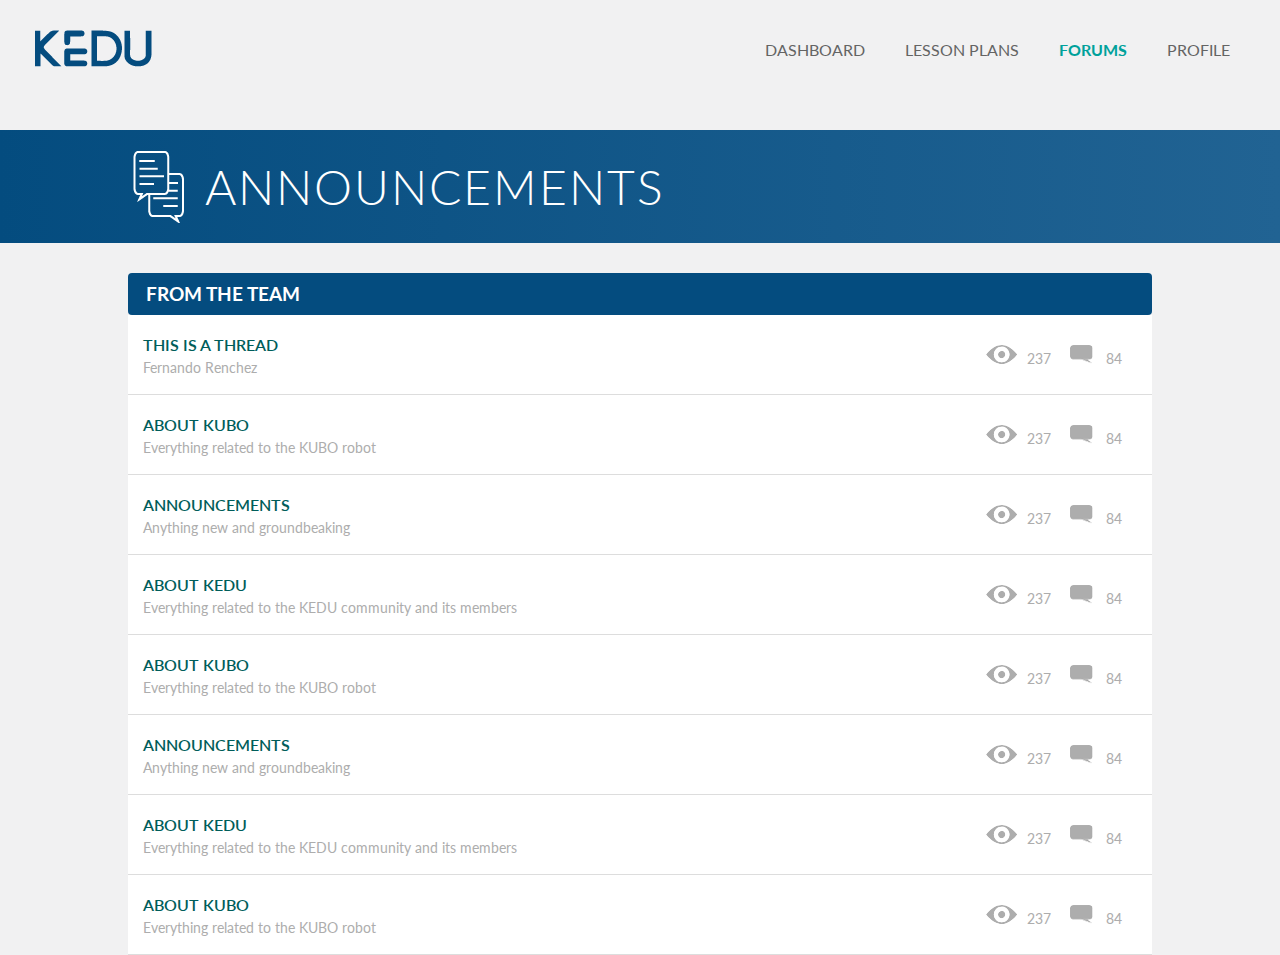
==== announcements.html @ 3c69177b "Meta description" ====
<!DOCTYPE html>
<html lang="en">
  <head>
    <meta charset="UTF-8">
    <meta description="KEDU educators platfrom for teachers - KUBO. Kedu is an online platform for teachers all around the world, find lessonplans and forum debate about the KUBO robot and teaching in general">
    <title>KUBO</title>
    <link type="text/css" rel="stylesheet" href="style.css">
    <script src="javascript.js"></script>
    <link rel="shortcut icon" href="favicon.ico">
    <link href="https://fonts.googleapis.com/css?family=Lato:100,300,400,700,900" rel="stylesheet">
  </head>
  <body>
    <header>
      <div class="logo">
        <img src="media/kedu-logo.png" alt="Picture of the KEDU logo">
        </div>
      <div class="headerstyle">
      <nav>
        <ul>
          <li><a href="userpage.html">PROFILE</a></li>
          <li><a href="forums.html"><span class="current">FORUMS</a></li>
          <li><a href="lessonplans.html">LESSON PLANS</a></li>
          <li><a href="dashboard.html">DASHBOARD</a></li>
        </ul>
      </nav>
    </div>
    </header>
    <main>
      <section id="forumtop">
        <div class="topbar">
          <div class="topcat">
            <img src="media/forums.png" alt="Vector img of documents, that respresents forumpage">
            <h1>ANNOUNCEMENTS</h1>
          </div>
        </div>
      </section>
      <div class="forums">
        <div class="forumtitle">
          <h3>FROM THE TEAM</h3>
        </div>
        <a href="thread.html" class="forumsubject">
          <div class="forumleft">
          <h4>THIS IS A THREAD</h4>
          <p>Fernando Renchez</p>
        </div>
          <div class="forumright">
            <img src="media/eye.png" alt="Icon that represents how many views a thread has got">
            <p>237</p>
            <img src="media/speechbubble.png" alt="Icon that shows how many comments a object has got">
            <p>84</p>
          </div>
        </a>
        <div class="forumsubject">
          <div class="forumleft">
          <h4>ABOUT KUBO</h4>
          <p>Everything related to the KUBO robot</p>
          </div>
          <div class="forumright">
            <img src="media/eye.png" alt="Icon that represents how many views a thread has got">
            <p>237</p>
            <img src="media/speechbubble.png" alt="Icon that shows how many comments a object has got">
            <p>84</p>
          </div>
        </div>
        <div class="forumsubject">
          <div class="forumleft">
            <h4>ANNOUNCEMENTS</h4>
            <p>Anything new and groundbeaking</p>
          </div>
          <div class="forumright">
            <img src="media/eye.png" alt="Icon that represents how many views a thread has got">
            <p>237</p>
            <img src="media/speechbubble.png" alt="Icon that shows how many comments a object has got">
            <p>84</p>
          </div>
        </div>
        <div class="forumsubject">
          <div class="forumleft">
          <h4>ABOUT KEDU</h4>
          <p>Everything related to the KEDU community and its members</p>
        </div>
          <div class="forumright">
            <img src="media/eye.png" alt="Icon that represents how many views a thread has got">
            <p>237</p>
            <img src="media/speechbubble.png" alt="Icon that shows how many comments a object has got">
            <p>84</p>
          </div>
        </div>
        <div class="forumsubject">
          <div class="forumleft">
          <h4>ABOUT KUBO</h4>
          <p>Everything related to the KUBO robot</p>
          </div>
          <div class="forumright">
            <img src="media/eye.png" alt="Icon that represents how many views a thread has got">
            <p>237</p>
            <img src="media/speechbubble.png" alt="Icon that shows how many comments a object has got">
            <p>84</p>
          </div>
        </div>
        <div class="forumsubject">
          <div class="forumleft">
            <h4>ANNOUNCEMENTS</h4>
            <p>Anything new and groundbeaking</p>
          </div>
          <div class="forumright">
            <img src="media/eye.png" alt="Icon that represents how many views a thread has got">
            <p>237</p>
            <img src="media/speechbubble.png" alt="Icon that shows how many comments a object has got">
            <p>84</p>
          </div>
        </div>
        <div class="forumsubject">
          <div class="forumleft">
          <h4>ABOUT KEDU</h4>
          <p>Everything related to the KEDU community and its members</p>
        </div>
          <div class="forumright">
            <img src="media/eye.png" alt="Icon that represents how many views a thread has got">
            <p>237</p>
            <img src="media/speechbubble.png" alt="Icon that shows how many comments a object has got">
            <p>84</p>
          </div>
        </div>
        <div class="forumsubject">
          <div class="forumleft">
          <h4>ABOUT KUBO</h4>
          <p>Everything related to the KUBO robot</p>
          </div>
          <div class="forumright">
            <img src="media/eye.png" alt="Icon that represents how many views a thread has got">
            <p>237</p>
            <img src="media/speechbubble.png" alt="Icon that shows how many comments a object has got">
            <p>84</p>
          </div>
        </div>
      </div>
      </div>
    </main>

  </body>
</html>
---- style.css ----
*{
  margin: 0;
  padding: 0;
  font-family: 'Lato', Verdana;
}

.respond-vote{
  display: inline;
  float: right;
  width: 76px;
  margin-top: -60px;
  min-width: 76px;
}

.send-comment button{
  padding: 15px 35px;
  border-radius: 4px;
  background: linear-gradient(to right, #00A19B , #00C9C2);
  font-size: 15px;
  border: none;
  color: #FFF;
  cursor: pointer;
  box-shadow: 0px 3px 6px rgba(0, 0, 0, 0.25);
  transition: background-color 0.2s linear;
}

.send-comment button:hover{
  background: linear-gradient(to right, #00A19B , #00C9C2);
}

.comment-vote{
  display: inline;
  float: right;
  width: 76px;
  margin-top: -100px;
  min-width: 76px;
}

.comment-vote img{
  display: inline;
  float: left;
}

.main-comment{
  background-color: #FFF;
  padding-bottom: 20px;
}

.comment-title{
  background-color: #00A19B;
  color: #FFF;
  padding: 10px;
  border-radius: 4px;
}

.comment-content{
  padding: 0 20px;
}

.comment-title h3{
  padding: 10px;
}

.send-comment{
  margin: 0 auto;
  text-align: center;
  padding: 30px 0;
}

.send-comment a{
  background: linear-gradient(to right, #00A19B , #00C9C2);
  height: 50px;
  color: white;
}

.comment-text{
  color: #646464;
  border: 0px;
  background: #F1F1F2;
  margin: 10px auto 0 auto;
  display: block;
  width: 98%;
  height: 150px;
  border-radius: 4px;
  line-height: 1.4em;
  padding: 10px 10px;
  font-size: 14px;
  box-shadow: 0px 3px 6px rgba(0, 0, 0, 0.25);
}

.respond-name{
  display: inline;
  padding: 10px 50px 0 0;
  float: left;
  width: 150px;
}

.respond-content{
  display: inline;
  float: left;
  width: 70%;
}

.respond-content p{
  display: inline;
  float: left;
}

.respond-name p{
  color: #00A19B;
  font-size: 18px;
  float: left;
  padding-left: 20px;
}

.thread-response{
  background: #DDDDDD;
  color: #646464;
  float: left;
  display: block;
  margin-left: 10%;
  margin-right: 10px;
  padding: 10px 0;
}

.rightusertext{
  float: center;
  background-color: #FFF;
  margin-bottom: 20px;
}​

.comment-top button{
margin: auto;
text-align: center;
}


#comment-section{
  width: 80%;
  margin: 20px auto;
}

.infobox .author{
  margin: 10px 0 4px 0;
}

.forumtitle{
  background: #044C7F;
  width: 100%;
  float: left;
  display: block;
  border-radius: 4px;
  color: #FFF;
}

.forumtitle h3{
  padding: 10px 15px 10px 18px;
}

.profileimage{
  float: left;
  margin-right: 10px;
}

.profiletext{
  float: left;
}

.profiletext h4{
  color: #646464;
  font-size: 18px;
  font-weight: 500;
  padding: 0 0 4px 0;
  padding-left: 0 !important;
}

.profiletext p{
  color: #ADADAD;
  font-size: 10px;
  font-weight: 900;
}

.green{
  padding: 7px 10px 0 0;
  border-right: 1px solid #ADADAD;
  display: inline;
  color: #00A19B !important;
}

.blue{
  padding-left: 8px;
  display: inline;
  color: #044C7F !important;
}

.threadcontainer{
  display: flex;
  min-height: 100px;
  padding: 10px 10px 0 10px;
}

.threadinfo{
  width: 300px;
  background: #F1F1F2;
  padding: 20px;
  border-right: 1px solid #ADADAD;
}

.threadcontent{
  width: 75%;
  padding: 20px;
  background-color: #F1F1F2;
  color: #646464;
  line-height: 22px;
}

.threadcontent p{
  width: 85%;
}

.add-button{
  background: #005D5A;
  font-weight: 500;
  padding: 15px 20px;
  text-decoration: none;
  color: white;
  border-radius: 4px;
  font-size: 13px;
  margin-bottom: 20px;
  border: 1px solid #002423;
  float: left;
  transition: all 0.5s ease;
}

.add-button:hover{
  background: #043836;
}


#lessonvotebutton1{
  float: left;
  margin: 70px 0 0 20px;
  width: 40px;
  height: 23px;
  background-image: url("media/lessonplanvote.png");
}

.votenumber121{
  width: 100%;
  box-shadow: none;
  margin: 12px 0 0 -16px;
  background: none;
  font-size: 14px;
  -webkit-touch-callout: none;
}

.testcontainer {
  width: 80%;
  margin: 0 auto;
}

html{
  position:relative;
  min-height: 100%;
}

.flex-container {
  display: flex;
  flex-wrap: nowrap;
  justify-content: center;
}

.lessonplan-aside{
  background-color: #f1f1f1;
  width: 15%;
  min-width: 180px;
  margin-right: 10px;
}

.lessonplan-main{
  background-color: #FFF;
  border-radius: 4px;
}

.lessonplan{
  display: flex;
  width: 100%;
  padding: 20px 0;
  border-bottom: 1px solid #DDDDDD;
}

.lessonplan-vote{
  width: 76px;
  min-width: 76px;
}

.lessonplan-left{
  width: 350px;
}

.lessonplan-left img{
  width: 100%;
}

.lessonplan-right{
  width: 600px;
  display: inline;
  width: 50%;
  padding: 0 20px;
}

.lessonplan-right h2{
color: #646464;
padding-bottom: 4px;
font-size: 24px;
font-weight: 700;
}

.lessonplan-right a{
  color: #ADADAD;
}

.lessonplan-right p{
  padding: 12px 0 20px 0;
  line-height: 22px;
  color: #646464;
}

.lessonplan-bottom{
display: block;
}

.lessonplan-bottom img{
  padding: 0 4px 0 10px;
  vertical-align: center;
  display: inline;
}

.lessonplan-bottom p{
  vertical-align: center;
  display: inline;
  color: #ADADAD;
  font-weight: 700;
  font-size: 13px;
}

.aside2{
  width: 200px;
}

.aside2 div{
  display: block;
}

.aside2 div p{
  background: rgba(0,161,155,0.5);
  color: #FFF;
  cursor: pointer;
  display: block;
  padding: 8px 12px;
  margin-top: 12px;
  display: inline-block;
  border-radius: 4px;
  font-size: 14px;
  transition: background-color 0.3s linear;
}

.aside2 p:hover{
  background-color: rgba(0,161,155,0.8);
}

.chosen{
  background: #00A19B !important;
  color: #00A19B;
}

.aside2 h3{
  color: #00A19B;
  margin: 20px 0 -4px 0;
}

.topcategory{
  margin: 0 !important;
}




.main2{
  width: 800px;
}

.searchbar{
  display: inline;
  float: right;
  width: 300px;
  margin-right: 20px;
}

.searchbar input{
  width: 100%;
}

.forumsubject{
  width: 100%;
  float: left;
  margin: 0 auto;
  color: #FFF;
  padding: 20px 0 18px 0;
  background-color: #fff;
  border-bottom: 1px solid #DDDDDD;
  transition: background-color 0.5s;
  cursor: pointer;
}

.forumsubject:hover{
  background-color: #E8E8E8;
}


#userpage {
  width: 80%;
  height: 200px;
  margin: 0 auto;
  background: #FFF;
  border-radius: 4px;
  text-align: center;
}​

#userpage img{
  display: inline;
}​

#userpage h2{
  display: inline;
  color: #646464;
}​

.leftuserimage{
  float: left;
}​


.forumsubject img{
  display: inline;
}

.forumsubject h4{
  color: #005D5A;
  font-weight: 600;
  padding: 0 0 3px 15px;
}

.forumsubject p{
  font-size: 14px;
  padding-left: 15px;
  color: #ADADAD;
  display: inline;
}

.forumleft{
  float: left;
  display: inline;
}

.forumright{
  float: right;
  display: inline;
  padding-right: 20px;
}

.forumright img{
  margin-top: 10px;
  vertical-align: center;
}

.forumright p{
  padding: 0 10px 0 5px;
  vertical-align: center;
}

.forums {
  width: 80%;
  margin: 0 auto;
  background: #FFF;
  border-radius: 4px;
}​


@font-face {
  font-family: CabinSketch-Bold; src: url('media/CabinSketch-Bold.otf');
}


body{
  background-color: #F1F1F2;
}

main{
  width: 100%;
  float: left;
  box-sizing: border-box;
  margin: 0;
  padding: 0;
}

.white{
  background: #fff !important;
}

#login{
  background-image: url("media/bg.jpg");
  background-size: cover;
  text-align: center;
}

section h2{
  text-align: center;
  margin-top: 60px;
}

.indexcontainer{
  height: 400px;
  position: relative;
  position: absolute;
  top: 42%;
  left: 20px;
  right: 20px;
  color: white;
  padding: 20px;
  transform: translateY(-50%);
  resize: vertical;
  overflow: auto;
  resize: vertical;
  overflow: auto;
}

input{
  margin: 20px auto;
  width: 300px;
  padding: 15px 0 15px 20px;
  background: #FFF;
  color: #6F6F6F;
  font-size: 14px;
  border-radius: 4px;
  display: block;
  border: none;
  box-shadow: 0px 3px 6px rgba(0, 0, 0, 0.25);
}

h2{
  color: #216393;
  font-size: 48px;
}

::-webkit-input-placeholder { /* Chrome/Opera/Safari */
  color: #BCBCBC;
}
::-moz-placeholder { /* Firefox 19+ */
  color: #BCBCBC;
}
:-ms-input-placeholder { /* IE 10+ */
  color: #BCBCBC;
}
:-moz-placeholder { /* Firefox 18- */
  color: #BCBCBC;
}


button{
  padding: 15px 35px;
  border-radius: 4px;
  background: #FFF;
  font-size: 15px;
  border: none;
  color: #00A19B;
  box-shadow: 0px 3px 6px rgba(0, 0, 0, 0.25);
  transition: background-color 0.2s linear;
}

button:hover{
  background: #00A19B;
  color: white;
}

h1{
  font-size: 60px;
  margin-bottom: 30px;
}

.tagline{
  margin: 0 auto;
  width: 400px;
}

#popup{
  position: fixed;
  top: 0;
  left: 0;
  background-color: rgba(0,0,0,.7);
  width: 100%;
  height: 100%;
  display: none;
}

#popup-main{
  position: fixed;
  width: 600px;
  height: 800px;
  border: 2px solid white;
  border-radius: 4px;
  background-color: #F0F0F0;
  left: 50%;
  margin-left: -300px;
  top: 50%;
  margin-top: -400px;
}

#close-popup{
  position: absolute;
  width: 25px;
  height: 25px;
  border-radius: 25px;
  border: 2px solid black;
  text-align: center;
  font-weight: bold;
  top: 5px;
  right: 5px;
  cursor: pointer;
}

#close-popup p{
  font-weight: bold;
  margin-top: 3px;
}

.vote{
  float: left;
  margin: 0 auto;
  text-align: center;
  width: 100%;
  height: 75px;
  background: #f1f1f2;
}

#votebutton{
  float: left;
  margin: 20px 0 0 20px;
  width: 26px;
  height: 15px;
  background-image: url("media/vote.png");
}

#number{
  font-size: 14px;
}

#votebutton2{
  float: left;
  margin: 20px 0 0 20px;
  width: 26px;
  height: 15px;
  background-image: url("media/vote.png");
}

#votebutton2 p{
  padding-top: 16px;
  font-size: 14px;
}

#votebutton3{
  float: left;
  margin: 20px 0 0 20px;
  width: 26px;
  height: 15px;
  background-image: url("media/vote.png");
}

#votebutton3 p{
  padding-top: 16px;
  font-size: 14px;
}

#votebutton4{
  float: left;
  margin: 20px 0 0 20px;
  width: 26px;
  height: 15px;
  background-image: url("media/vote.png");
}

#votebutton4 p{
  padding-top: 16px;
  font-size: 14px;
}

#votebutton5{
  float: left;
  margin: 20px 0 0 20px;
  width: 26px;
  height: 15px;
  background-image: url("media/vote.png");
}

#votebutton5 p{
  padding-top: 16px;
}

#votebutton6{
  float: left;
  margin: 20px 0 0 20px;
  width: 26px;
  height: 15px;
  background-image: url("media/vote.png");
}

#votebutton6 p{
  padding-top: 16px;
  font-size: 14px;
}

#votebutton7{
  float: left;
  margin: 20px 0 0 20px;
  width: 26px;
  height: 15px;
  background-image: url("media/vote.png");
}

#votebutton7 p{
  padding-top: 16px;
  font-size: 14px;
}

#votebutton8{
  float: left;
  margin: 20px 0 0 20px;
  width: 26px;
  height: 15px;
  background-image: url("media/vote.png");
}

#votebutton8 p{
  padding-top: 16px;
  font-size: 14px;
}

#votebutton9{
  float: left;
  margin: 20px 0 0 20px;
  width: 26px;
  height: 15px;
  background-image: url("media/vote.png");
}

#votebutton9 p{
  padding-top: 16px;
  font-size: 14px;
}

#votebutton10{
  float: left;
  margin: 20px 0 0 20px;
  width: 26px;
  height: 15px;
  background-image: url("media/vote.png");
}

#votebutton10 p{
  padding-top: 16px;
  font-size: 14px;
}

#lessonplanfrontcontainer{
  width: 100%;
  height: 800px;
  margin: 0 auto;
  background: #FFF;
  text-align: center;
}

#forumfrontcontainer{
  display: none;
  left: 10%;
  margin: 70px 0 0 0;
  text-align: center;
  width: 1100px;
  position: absolute;
}

#userfrontcontainer{
  display: none;
  left: 10%;
  margin: 70px 0 0 0;
  text-align: center;
  width: 1100px;
  position: absolute;
}

#userplanfrontcontainer{
  left: 10%;
  margin: 70px 0 0 0;
  text-align: center;
  width: 1100px;
  position: absolute;
}

.votenumber{
  width: 100%;
  box-shadow: none;
  margin: 4px 0 0 -18px;
  background: none;
  -webkit-touch-callout: none;
}

.posttext{
  color: #646464;
  font-size: 18px;
  margin: 25px 0 0 20px;
  float: left;
}

#intro{
  margin: 0 auto;
  padding: 0;
  width: 80%;
  display: flex;
  justify-content: space-between;
}



.item1 {
  grid-area: menu;
  background-image: url('media/kubo1.jpg');
  background-repeat: no-repeat;
  background-size: cover;
 }
.item2 {
  grid-area: right;
  background-image: url('media/kubo2.jpg');
  background-repeat: no-repeat;
  background-size: cover;
}
.item3 {
  grid-area: right2;
  background-image: url('media/kubo2.jpg');
  background-repeat: no-repeat;
  background-size: cover;
}

.grid-container {
  width: 1100px;
  height: 500px;
  margin: 0 auto;
  padding-bottom: 80px;
  display: grid;
  grid-template-areas:
    'menu menu right'
    'menu menu right2';
  grid-gap: 10px;
}

.bigimagetext{
  color: white;
  font-size: 24px;
  margin: 450px 0 0 20px;
  float: left;
  bottom: 0;
}

.smallimagetext{
  color: white;
  font-size: 17px;
  margin: 200px 0 0 20px;
  float: left;
  bottom: 0;
}

.grid-container > div {
  background-color: rgba(255, 255, 255, 0.8);
  text-align: center;
  padding: 20px 0;
  font-size: 30px;
}

#trending{
  color: #ffffff;
  height: 700px;
  float:left;
  width: 100%;
  background: #044C7F;
}

#trending h2{
  color: #ffffff;
}

.active{
  background-color: #F1F1F2 !important;
    color: #00A19B !important;
}

.category{
  width: 50%;
  height: 40px;
  cursor: pointer;
  padding-top: 20px;
  float: left;
  background: #FFF;
  background-color: #044C7F;
  color: #F1F1F2;
  transition: background-color 0.2s linear;
}

.category:hover{
  background-color: #18679F;
}


#news {
  height: 800px;
  float:left;
  width: 100%;
  background: #DDDDDD;
}

#news h2{
  color: black;
  padding-right: 40px;
}

#news h3{
color:#ffffff;
font-size: 20px;
}

#news p{
  color:#646464;
  padding-left: 5%;
  padding-right: 5%;
  padding-top:5%;
  padding-bottom: 5%;
  font-size: 14px;
  text-align:left;
  line-height: 1.3;
}
#news-container{
  position: relative;
}


#news-container{
  height: 600px;
  width: 75%;
  margin-left:11%;
  margin-top: 3%;
  display: grid;
  grid-template-areas:
  'news1 news2'
  'news3 news4';
  grid-gap: 30px;
}

.news1{
background-color: white;
grid-area:news1;
}



.news2{
background-color: white;
grid-area:news2;
}



.news3{
background-color: white;
grid-area:news3;
}



.news4{
background-color: white;
grid-area:news4;
}


.news-container {
  width: 80%;
  max-width: 600px;
  margin: 50px auto;
}


button.newsbutton{
  height: 65px;
  width: 100%;
  background-color: #044C7F;
  margin-top: 50px;
  cursor: pointer;
  transition: background-color 0.2s linear;
}

button.newsbutton:hover{
  background-color: #216393;
}

.news-content{
  max-height: 0;
  overflow: hidden;
  transition: max-height 0.2s ease-in-out;
}

/*
footer{
  position: absolute;
  height: 200px;
  width: 100%;
  background-color: #044C7F;
  left: 0;
  bottom: 0;
}
*/

.footer-container{
padding-top: 50px;
grid-template-columns;
grid-gap: 10px;
  display:grid;
  grid-template-areas:
  'footer1 footer2 footer3';
}

.footer1 {
color:#ffffff;
padding-left:550px;
}

.footer1 a{
  color:#ffffff;
  text-decoration: none;
}


.footer2{
  color:#ffffff;
  padding-left: 40px;
  padding-right: 40px;
  text-align: center;
  grid-area: footer2;
}
.footer3{
  color:#ffffff;
  padding-left: 40px;
  padding-right:330px;
  text-align: left;
  grid-area: footer3;
}


.overlay{
  position: relative;
  margin: -44px 0 0 20px;
  font-size: 20px;
  text-align: left;
  color: #FFF;
}

.headerstyle{
  margin-right: 30px;
  overflow: hidden;
}

ul{
  margin:0;
  padding:0;
}

header{
  padding-top:30px;
  height:100px;
}

header a{
  text-decoration:none;
  text-transform: uppercase;
  font-size:16px;
  color: #646464;
}

header li{
  float:right;
  display:inline;
  padding: 0 20px 0 20px;
}

header nav{
  float:right;
  margin-top:10px;
  color: #646464;
}

.current{
  color: #00A19B;
  font-weight:bold;
}

.logo{
  float: left;
  padding-left: 35px;
}



/* LESSONPLANS.HTML STYLE */

#categories{
  width: 100%;
  background: linear-gradient(to right, #00A19B , #00C9C2);
  color: #FFF;
  padding: 0 0 20px 0;
  margin-bottom: 20px;
}

#forumtop{
  width: 100%;
  background: linear-gradient(to right, #044C7F , #216393);
  color: #FFF;
  margin-bottom: 30px;
  padding: 0 0 20px 0;
}

.topbar h1{
  margin: 0;
  font-weight: 300;
  font-size: 48px;
  letter-spacing: 2px;
  display: inline;
  vertical-align: middle;
}

.topbar img{
  padding: 0 16px 0 4px;
  display: inline-block;
  vertical-align: middle;
}

.topcat{
  width: 100%;
  padding-top: 20px;

}

.topbar{
  width: 80%;
  margin: 0 auto;
}

.categories{

}

.categories p{
  background: rgba(0,161,155,0.5);
  color: #FFF;
  cursor: pointer;
  display: inline;
  padding: 8px 12px;
  margin-left: 8px;
  margin-top: 20px;
  display: inline-block;
  border-radius: 4px;
  font-size: 14px;
  transition: background-color 0.3s linear;
}

.categories p:hover{
  background-color: rgba(0,161,155,0.8);
}

#lessonplan{
  padding: 0;
}

#lessonplans{
  width: 80%;
  margin: 0 auto;
}

.details{
  margin: 87px 0 0 0;
}

.lessonplanoverview{
  margin: 0 auto;
  padding-bottom: 80px;
  display: grid;
  grid-template-areas:
    'plan1 plan2'
    'plan3 plan4';
  grid-gap: 10px;
}

.lessonplanoverview img{
  display: inline;
}

.level{
  display: inline;
  font-size: 13px;
  margin-right: 16px;
}

.time{
  display: inline;
  font-size: 13px;
  margin-bottom: 4px;
}

.lectionname{
  font-size: 24px;
  text-decoration: none;
  color: #FFF;
  padding: 0 0 10px 0;
}

.author{
  color: #FFF;
  margin-top: 20px;
  font-size: 13px;
  display: block;
}

.lessonplandetails{
  margin: 0;
  color: #FFF;
  width: 200px;
  margin: 0;
  padding: 12px;
  display: inline-block;
}

.lessonplanimg{
  margin: 0;
}

.lessonplanimg img{
  width: 48%;
  height: 250px;
  float: left;
}

.plan1 {
  background-color: #00A19B;
  grid-area: plan1;
 }

.plan2 {
  background-color: #00A19B;
  grid-area: plan2;
}

.plan3 {
  background-color: #00A19B;
  grid-area: plan3;
}

.plan4 {
  background-color: #00A19B;
  grid-area: plan4;
}


/* LESSONPLAN1.HTML STYLE */

#top{
  background-color: #00A19B;
  width: 100%;
  color: white;
  padding: 0;
}

.topdiv{
  width: 80%;
  margin: 0 auto;
  font-size: 40px;
}

.topdiv h1{
  padding: 20px 0 20px 0;
}

.author-profile{
  margin: 0 auto;
  text-align: center;
  grid-area: author;
}

.profile-picture{
  margin: 1% 2% 2% 2%;
}


.name{
  color: black;
  font-size: 20px;
}

.author-info{
  color: #646464;
  text-transform: uppercase;
  font-size: 12px;
}

.author-stats{
  color: #00A19B;
  text-transform: uppercase;
  font-size: 12px;
  display: inline;
}

.author-stats1{
  color: #005DA5;
  text-transform: uppercase;
  font-size: 12px;
  display: inline;
}

#lessonplancontainer{
  display: grid;
  width: 80%;
  margin: 0 auto;
  grid-gap: 15px;
  grid-template-areas:
    'about about about about info'
    'aside main main main main'
    'aside main main main main'
    'aside main main main main'
    'aside author author author author';
}

.about{
  grid-area: about;
}

.info{
  grid-area: info;
}

.aside{
  grid-area: aside;
    width: 100%;
    background-color: #00A19B;
}

.main{
  grid-area: main;
  background-color: #FFF;
  padding: 20px;
}

.main h2{
  float: left;
  color: #646464;
  font-weight: 300;
  margin-top: 0;
}

.main h4{
  color: #00A19B;
  padding: 10px 0 4px 20px;
}


.maintext p{
  color: #646464;
  padding: 0 20px 10px 20px;
}

.maintext{
  background-color: #F1F1F2;
  float: left;
  padding-bottom: 10px;
}

.chapter{
  padding-left: 4px;
  color: #00A19B;
  font-weight: 700;
}

.about h3{
  color: #00A19B;
  margin: 10px 0 0 15px;
}

.about p{
  background-color: #FFF;
  border-radius: 4px;
  color: #646464;
  padding: 10px 15px;
  margin: 10px 0 0 0;
  height: 75px;
}

.info h3{
  color: #00A19B;
  margin: 10px 0 10px 15px;
}

.info p{
  color: #FFF;
  padding: 5px 5px 5px 2px;
  margin: 0 0 0 5px;
  display: inline-grid;
}

.infolevel{
  margin: 1px 1px 1px 10px;
}

.author{
  margin-left: 32%;
  grid-area: author;
  float: left;
  width: 100%;
}

.infoclock{
  margin: 0 0 0 10px;
}

.infobox{
  background-color: #969696;
  border-radius: 4px;
  height: 96px;
  padding-left: 10px;
}

#votebutton11{
  background-repeat: no-repeat;
  padding: 10px 10px 10px 7px;
  margin: -60px 5px 0 200px;
  width: 50px;
  height: 25px;
  background-image: url("media/votewhite.png");
}

#votebutton11 p{
  padding-top: 16px;
  font-size: 19px;
  color: #fff;
}

.votenumber-white{
  font-size: 18px;
  width: 100%;
  box-shadow: none;
  margin: 4px 0 0 -18px;
  background: none;
  -webkit-touch-callout: none;
  color: white;
}


.lessonvideo {
  padding: 2% 0 2% 0;
}

video{
  float: left;
  width: 100%;
}​

/*  Comment section */
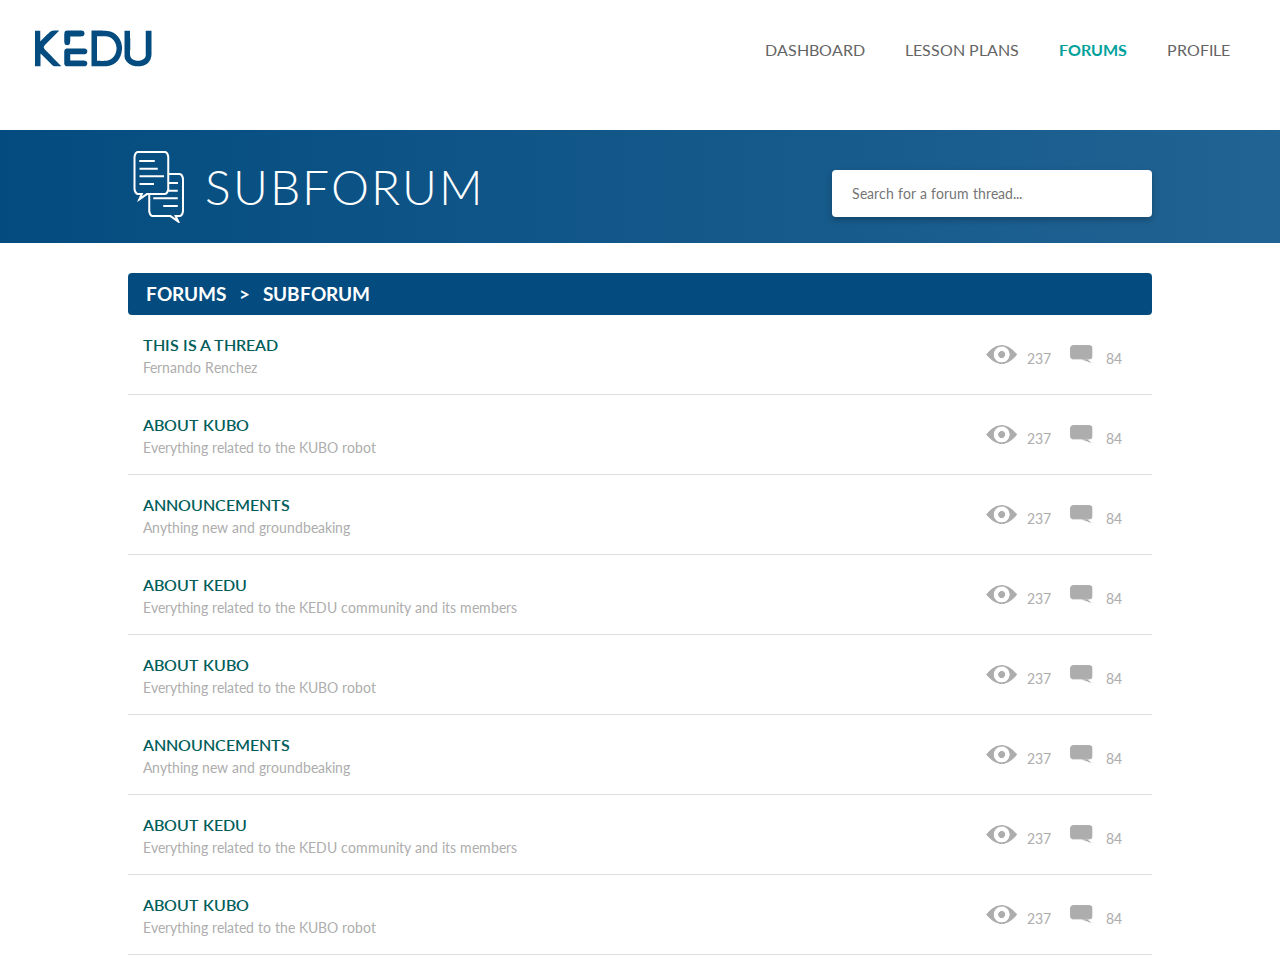
==== commit 6363f70f: "breadcrumbs forum" ====
--- a/announcements.html
+++ b/announcements.html
@@ -2,22 +2,23 @@
 <html lang="en">
   <head>
     <meta charset="UTF-8">
-    <meta description="KEDU educators platfrom for teachers - KUBO. Kedu is an online platform for teachers all around the world, find lessonplans and forum debate about the KUBO robot and teaching in general">
-    <title>KUBO</title>
+    <meta name="description" content="KEDU educators platfrom for teachers - KUBO. Kedu is an online platform for teachers all around the world, find lessonplans and forum debate about the KUBO robot and teaching in general">
+    <title>KEDU - Forums - Announcemnets</title>
     <link type="text/css" rel="stylesheet" href="style.css">
     <script src="javascript.js"></script>
     <link rel="shortcut icon" href="favicon.ico">
     <link href="https://fonts.googleapis.com/css?family=Lato:100,300,400,700,900" rel="stylesheet">
+    <link rel="icon" type="image/png" sizes="32x32" href="favicon-32x32.png">
   </head>
   <body>
     <header>
       <div class="logo">
-        <img src="media/kedu-logo.png" alt="Picture of the KEDU logo">
+        <a href="dashboard.html"><img src="media/kedu-logo.png" alt="Picture of the KEDU logo"></a>
         </div>
       <div class="headerstyle">
       <nav>
         <ul>
-          <li><a href="userpage.html">PROFILE</a></li>
+          <li><a href="profile.html">PROFILE</a></li>
           <li><a href="forums.html"><span class="current">FORUMS</a></li>
           <li><a href="lessonplans.html">LESSON PLANS</a></li>
           <li><a href="dashboard.html">DASHBOARD</a></li>
@@ -30,13 +31,20 @@
         <div class="topbar">
           <div class="topcat">
             <img src="media/forums.png" alt="Vector img of documents, that respresents forumpage">
-            <h1>ANNOUNCEMENTS</h1>
+            <h1>SUBFORUM</h1>
+            <div class="searchbar">
+              <input style="text" placeholder="Search for a forum thread...">
+            </div>
           </div>
         </div>
       </section>
       <div class="forums">
         <div class="forumtitle">
-          <h3>FROM THE TEAM</h3>
+          <h3>
+            <a href="forums.html">FORUMS</a>
+            <span class="divider"> > </span>
+            <a href="#">SUBFORUM</a>
+          </h3>
         </div>
         <a href="thread.html" class="forumsubject">
           <div class="forumleft">
@@ -137,6 +145,5 @@
       </div>
       </div>
     </main>
-
   </body>
 </html>
--- a/style.css
+++ b/style.css
@@ -1,15 +1,152 @@
 *{
   margin: 0;
   padding: 0;
-  font-family: 'Lato', Verdana;
+  font-family: 'Lato', sans-serif;
+}
+
+.userpage{
+  width: 80%;
+  height: 200px;
+  margin: 0 auto;
+  background: #FFF;
+  border-radius: 4px;
+  text-align: center;
+}​
+
+.rightusertext p{
+  color: #ADADAD;
+  font-size: 16px;
+  font-weight: 700;
+}​
+
+.rightusertext h2{
+  color: #646464;
+  font-weight: 300;
+}​
+
+.rightusertext{
+  background-color: #FFF;
+  margin-bottom: 20px;
+}​
+
+.userpage > .leftuserimg{
+  float: left;
+  width: 160px !important;
+}​
+
+.userpage img{
+  display: inline;
+}​
+
+.userpage h2{
+  display: inline;
+  color: #646464;
+}​
+
+
+
+#lessonplanone{
+  /* display: none; */
+}
+
+#difficulty{
+  text-transform: uppercase;
+}
+
+.create-lesson .send-comment{
+  padding-top: 0;
+}
+
+.small-height{
+  height: 24px !important;
+}
+
+.create-lessonplan-chapters{
+  display: flex;
+  margin: -20px 0 20px 0;
+  justify-content: flex-start;
+  flex-wrap: nowrap;
+}
+
+.create-lessonplan-chapters div {
+  background-color: #00A19B;
+  cursor: pointer;
+  color: #FFF;
+  width: 120px;
+  margin: 10px;
+  padding: 40px 0;
+  text-align: center;
+  font-size: 15px;
+}
+
+.create-lesson-section{
+  margin-bottom: 40px;
+}
+
+.add-chapter{
+  background: #DDDDDD !important;
+}
+
+.lesson-text{
+  color: #646464;
+  border: 0px;
+  background: #F1F1F2;
+  margin: 0 auto;
+  display: block;
+  width: 98%;
+  height: 150px;
+  border-radius: 4px;
+  line-height: 1.4em;
+  padding: 10px;
+  font-size: 14px;
+  box-shadow: 0px 3px 6px rgba(0, 0, 0, 0.25);
+}
+
+textarea{
+  resize: none;
+}
+
+.create-lesson{
+  width: 80%;
+  margin: 0 10%;
+  background: #FFF;
+  padding: 20px;
+}
+
+.create-lesson-title h3{
+  color: #FFF;
+  background: #00A19B;
+  padding: 6px 0 6px 12px;
 }
 
 .respond-vote{
   display: inline;
   float: right;
   width: 76px;
-  margin-top: -60px;
+  margin-top: -14px;
   min-width: 76px;
+}
+
+.report-lessonplan{
+  margin: 30px auto;
+  text-align: center;
+  width: 100%;
+}
+
+.report-lessonplan button{
+  padding: 15px 35px;
+  border-radius: 4px;
+  background: linear-gradient(to right, #8D0505 , #B75400);
+  font-size: 15px;
+  border: none;
+  color: #FFF;
+  cursor: pointer;
+  box-shadow: 0px 3px 6px rgba(0, 0, 0, 0.25);
+  transition: background-color 0.2s linear;
+}
+
+.report-lessonplan button:hover{
+  background: linear-gradient(to right, #8D0505 , #B75400);
 }
 
 .send-comment button{
@@ -117,17 +254,13 @@
   background: #DDDDDD;
   color: #646464;
   float: left;
+  width: 89%;
   display: block;
   margin-left: 10%;
   margin-right: 10px;
   padding: 10px 0;
 }
 
-.rightusertext{
-  float: center;
-  background-color: #FFF;
-  margin-bottom: 20px;
-}​
 
 .comment-top button{
 margin: auto;
@@ -155,6 +288,15 @@
 
 .forumtitle h3{
   padding: 10px 15px 10px 18px;
+}
+
+.forumtitle a{
+  text-decoration: none;
+  color: #FFF;
+}
+
+.divider{
+  padding: 0 8px;
 }
 
 .profileimage{
@@ -176,6 +318,7 @@
 
 .profiletext p{
   color: #ADADAD;
+  text-transform: uppercase;
   font-size: 10px;
   font-weight: 900;
 }
@@ -248,10 +391,10 @@
 .votenumber121{
   width: 100%;
   box-shadow: none;
-  margin: 12px 0 0 -16px;
+  margin: 12px 0 0 -21px;
   background: none;
   font-size: 14px;
-  -webkit-touch-callout: none;
+  text-align: center;
 }
 
 .testcontainer {
@@ -277,7 +420,7 @@
   margin-right: 10px;
 }
 
-.lessonplan-main{
+.lessonplan-focus{
   background-color: #FFF;
   border-radius: 4px;
 }
@@ -371,7 +514,6 @@
 
 .chosen{
   background: #00A19B !important;
-  color: #00A19B;
 }
 
 .aside2 h3{
@@ -405,9 +547,8 @@
   width: 100%;
   float: left;
   margin: 0 auto;
-  color: #FFF;
   padding: 20px 0 18px 0;
-  background-color: #fff;
+  background-color: #FFF;
   border-bottom: 1px solid #DDDDDD;
   transition: background-color 0.5s;
   cursor: pointer;
@@ -418,27 +559,6 @@
 }
 
 
-#userpage {
-  width: 80%;
-  height: 200px;
-  margin: 0 auto;
-  background: #FFF;
-  border-radius: 4px;
-  text-align: center;
-}​
-
-#userpage img{
-  display: inline;
-}​
-
-#userpage h2{
-  display: inline;
-  color: #646464;
-}​
-
-.leftuserimage{
-  float: left;
-}​
 
 
 .forumsubject img{
@@ -485,12 +605,6 @@
   background: #FFF;
   border-radius: 4px;
 }​
-
-
-@font-face {
-  font-family: CabinSketch-Bold; src: url('media/CabinSketch-Bold.otf');
-}
-
 
 body{
   background-color: #F1F1F2;
@@ -553,20 +667,6 @@
   font-size: 48px;
 }
 
-::-webkit-input-placeholder { /* Chrome/Opera/Safari */
-  color: #BCBCBC;
-}
-::-moz-placeholder { /* Firefox 19+ */
-  color: #BCBCBC;
-}
-:-ms-input-placeholder { /* IE 10+ */
-  color: #BCBCBC;
-}
-:-moz-placeholder { /* Firefox 18- */
-  color: #BCBCBC;
-}
-
-
 button{
   padding: 15px 35px;
   border-radius: 4px;
@@ -772,9 +872,8 @@
 }
 
 #lessonplanfrontcontainer{
-  width: 100%;
-  height: 800px;
-  margin: 0 auto;
+  width: 80%;
+  margin: 40px auto 0 auto;
   background: #FFF;
   text-align: center;
 }
@@ -782,9 +881,10 @@
 #forumfrontcontainer{
   display: none;
   left: 10%;
-  margin: 70px 0 0 0;
+  width: 80%;
+  margin: 0 auto;
+  background: #FFF;
   text-align: center;
-  width: 1100px;
   position: absolute;
 }
 
@@ -810,7 +910,6 @@
   box-shadow: none;
   margin: 4px 0 0 -18px;
   background: none;
-  -webkit-touch-callout: none;
 }
 
 .posttext{
@@ -887,7 +986,7 @@
 #trending{
   color: #ffffff;
   height: 700px;
-  float:left;
+  float: left;
   width: 100%;
   background: #044C7F;
 }
@@ -922,7 +1021,7 @@
   height: 800px;
   float:left;
   width: 100%;
-  background: #DDDDDD;
+  background: #F1F1F2;
 }
 
 #news h2{
@@ -935,7 +1034,7 @@
 font-size: 20px;
 }
 
-#news p{
+.news-container p{
   color:#646464;
   padding-left: 5%;
   padding-right: 5%;
@@ -945,12 +1044,13 @@
   text-align:left;
   line-height: 1.3;
 }
-#news-container{
+
+.news-container{
   position: relative;
 }
 
 
-#news-container{
+.news-container{
   height: 600px;
   width: 75%;
   margin-left:11%;
@@ -991,13 +1091,12 @@
 
 .news-container {
   width: 80%;
-  max-width: 600px;
-  margin: 50px auto;
+  margin: 0 auto;
 }
 
 
 button.newsbutton{
-  height: 65px;
+  height: 95px;
   width: 100%;
   background-color: #044C7F;
   margin-top: 50px;
@@ -1011,54 +1110,71 @@
 
 .news-content{
   max-height: 0;
+  margin-top: 150px;
   overflow: hidden;
   transition: max-height 0.2s ease-in-out;
 }
 
-/*
+
 footer{
-  position: absolute;
-  height: 200px;
-  width: 100%;
+  float: left;
+  width: 100%;
+  margin: 50px auto 0 auto;
   background-color: #044C7F;
   left: 0;
   bottom: 0;
 }
-*/
+
 
 .footer-container{
-padding-top: 50px;
-grid-template-columns;
-grid-gap: 10px;
-  display:grid;
-  grid-template-areas:
-  'footer1 footer2 footer3';
-}
-
-.footer1 {
-color:#ffffff;
-padding-left:550px;
-}
-
-.footer1 a{
+  padding: 40px 0 30px 0;
+  line-height: 25px;
+  display: flex;
+  margin: 0 auto;
+  width: 60%;
+  font-size: 14px;
+  padding-left: 80px;
+}
+
+.footer-container h3{
+margin-bottom: 16px;
+font-weight: 900;
+}
+
+.footer-container a{
   color:#ffffff;
   text-decoration: none;
+  display: block;
+  transition: color 0.4s ease;
+}
+
+.footer-container a:hover{
+  color: #00A19B;
+}
+
+
+.footer1 {
+  color:#ffffff;
 }
 
 
 .footer2{
   color:#ffffff;
-  padding-left: 40px;
-  padding-right: 40px;
   text-align: center;
-  grid-area: footer2;
-}
+  margin: 0 auto;
+}
+
+.footer2 img{
+  margin-bottom: 14px;
+}
+
 .footer3{
   color:#ffffff;
-  padding-left: 40px;
-  padding-right:330px;
   text-align: left;
-  grid-area: footer3;
+}
+
+.footer3 a{
+  text-decoration: underline;
 }
 
 
@@ -1099,9 +1215,17 @@
 }
 
 header nav{
-  float:right;
-  margin-top:10px;
+  float: right;
+  margin-top: 10px;
+}
+
+header nav a{
   color: #646464;
+  transition: color 0.4s ease;
+}
+
+header nav a:hover{
+  color: #00A19B;
 }
 
 .current{
@@ -1363,6 +1487,14 @@
   padding: 20px;
 }
 
+article{
+  width: 100%;
+  float: left;
+  box-sizing: border-box;
+  margin: 0;
+  padding: 0;
+}
+
 .main h2{
   float: left;
   color: #646464;
@@ -1384,6 +1516,7 @@
 .maintext{
   background-color: #F1F1F2;
   float: left;
+    width: 100%;
   padding-bottom: 10px;
 }
 
@@ -1460,9 +1593,9 @@
   font-size: 18px;
   width: 100%;
   box-shadow: none;
-  margin: 4px 0 0 -18px;
+  margin: 4px 0 0 -30px;
+  text-align: center;
   background: none;
-  -webkit-touch-callout: none;
   color: white;
 }
 
@@ -1476,4 +1609,82 @@
   width: 100%;
 }​
 
-/*  Comment section */
+#lessonvotebutton13{
+  float: left;
+  margin: 70px 0 0 20px;
+  width: 40px;
+  height: 23px;
+  background-image: url("media/lessonplanvote.png");
+}
+
+#lessonvotebutton3{
+  float: left;
+  margin: 70px 0 0 20px;
+  width: 40px;
+  height: 23px;
+  background-image: url("media/lessonplanvote.png");
+}
+
+#lessonvotebutton4{
+  float: left;
+  margin: 70px 0 0 20px;
+  width: 40px;
+  height: 23px;
+  background-image: url("media/lessonplanvote.png");
+}
+
+#lessonvotebutton5{
+  float: left;
+  margin: 70px 0 0 20px;
+  width: 40px;
+  height: 23px;
+  background-image: url("media/lessonplanvote.png");
+}
+
+#lessonvotebutton6{
+  float: left;
+  margin: 70px 0 0 20px;
+  width: 40px;
+  height: 23px;
+  background-image: url("media/lessonplanvote.png");
+}
+
+#lessonvotebutton7{
+  float: left;
+  margin: 70px 0 0 20px;
+  width: 40px;
+  height: 23px;
+  background-image: url("media/lessonplanvote.png");
+}
+
+#lessonvotebutton8{
+  float: left;
+  margin: 70px 0 0 20px;
+  width: 40px;
+  height: 23px;
+  background-image: url("media/lessonplanvote.png");
+}
+
+#lessonvotebutton9{
+  float: left;
+  margin: 70px 0 0 20px;
+  width: 40px;
+  height: 23px;
+  background-image: url("media/lessonplanvote.png");
+}
+
+#lessonvotebutton10{
+  float: left;
+  margin: 70px 0 0 20px;
+  width: 40px;
+  height: 23px;
+  background-image: url("media/lessonplanvote.png");
+}
+
+#lessonvotebutton12{
+  float: left;
+  margin: 70px 0 0 20px;
+  width: 40px;
+  height: 23px;
+  background-image: url("media/lessonplanvote.png");
+}
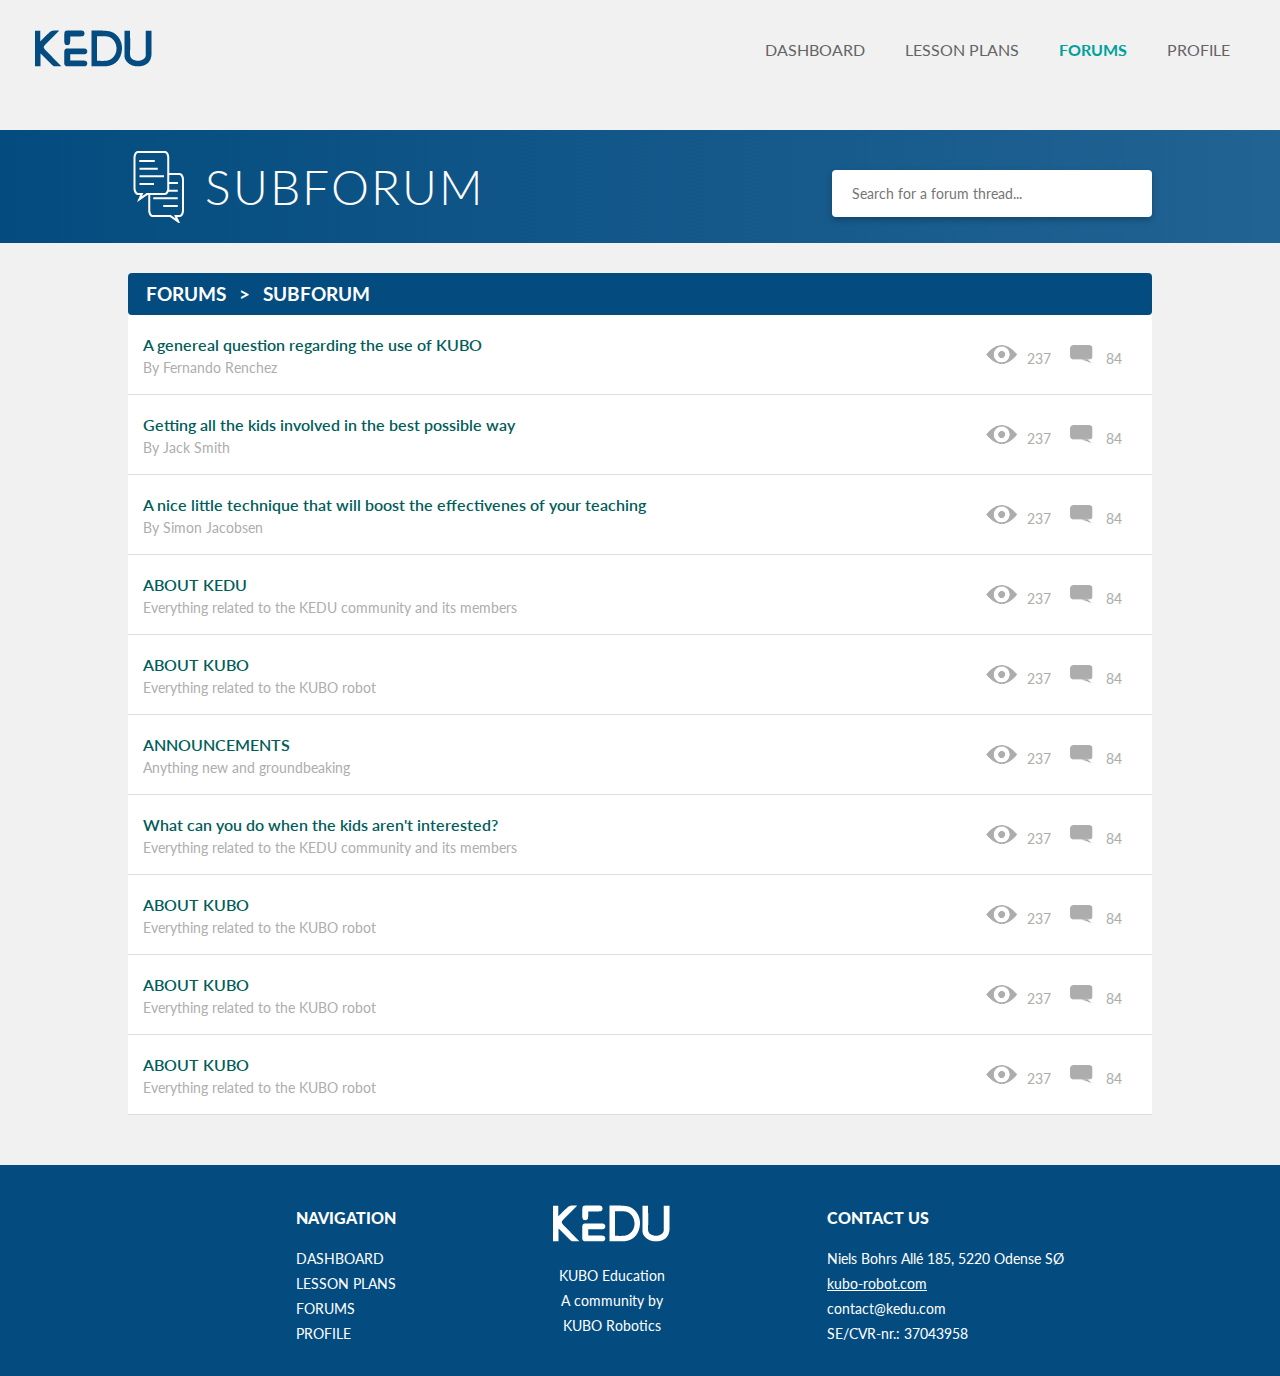
==== commit cf0bb612: "forum thread" ====
--- a/announcements.html
+++ b/announcements.html
@@ -48,8 +48,8 @@
         </div>
         <a href="thread.html" class="forumsubject">
           <div class="forumleft">
-          <h4>THIS IS A THREAD</h4>
-          <p>Fernando Renchez</p>
+          <h4>A genereal question regarding the use of KUBO</h4>
+          <p>By Fernando Renchez</p>
         </div>
           <div class="forumright">
             <img src="media/eye.png" alt="Icon that represents how many views a thread has got">
@@ -60,8 +60,8 @@
         </a>
         <div class="forumsubject">
           <div class="forumleft">
-          <h4>ABOUT KUBO</h4>
-          <p>Everything related to the KUBO robot</p>
+          <h4>Getting all the kids involved in the best possible way</h4>
+          <p>By Jack Smith</p>
           </div>
           <div class="forumright">
             <img src="media/eye.png" alt="Icon that represents how many views a thread has got">
@@ -72,8 +72,8 @@
         </div>
         <div class="forumsubject">
           <div class="forumleft">
-            <h4>ANNOUNCEMENTS</h4>
-            <p>Anything new and groundbeaking</p>
+            <h4>A nice little technique that will boost the effectivenes of your teaching</h4>
+            <p>By Simon Jacobsen</p>
           </div>
           <div class="forumright">
             <img src="media/eye.png" alt="Icon that represents how many views a thread has got">
@@ -120,9 +120,33 @@
         </div>
         <div class="forumsubject">
           <div class="forumleft">
-          <h4>ABOUT KEDU</h4>
+          <h4>What can you do when the kids aren't interested?</h4>
           <p>Everything related to the KEDU community and its members</p>
         </div>
+          <div class="forumright">
+            <img src="media/eye.png" alt="Icon that represents how many views a thread has got">
+            <p>237</p>
+            <img src="media/speechbubble.png" alt="Icon that shows how many comments a object has got">
+            <p>84</p>
+          </div>
+        </div>
+        <div class="forumsubject">
+          <div class="forumleft">
+          <h4>ABOUT KUBO</h4>
+          <p>Everything related to the KUBO robot</p>
+          </div>
+          <div class="forumright">
+            <img src="media/eye.png" alt="Icon that represents how many views a thread has got">
+            <p>237</p>
+            <img src="media/speechbubble.png" alt="Icon that shows how many comments a object has got">
+            <p>84</p>
+          </div>
+        </div>
+        <div class="forumsubject">
+          <div class="forumleft">
+          <h4>ABOUT KUBO</h4>
+          <p>Everything related to the KUBO robot</p>
+          </div>
           <div class="forumright">
             <img src="media/eye.png" alt="Icon that represents how many views a thread has got">
             <p>237</p>
@@ -145,5 +169,29 @@
       </div>
       </div>
     </main>
+    <footer>
+      <div class="footer-container">
+        <div class="footer1">
+          <h3>NAVIGATION</h3>
+          <a href="dashboard.html">DASHBOARD</a>
+          <a href="lessonplans.html">LESSON PLANS</a>
+          <a href="forums.html">FORUMS</a>
+          <a href="profile.html">PROFILE</a>
+        </div>
+        <div class="footer2">
+          <a href="dashboard.html"> <img src="media/kedu-logo-hvid.png" alt="Picture of the KEDU logo"></a>
+          <p>KUBO Education</p>
+          <p>A community by</p>
+          <p>KUBO Robotics</p>
+        </div>
+        <div class="footer3">
+          <h3>CONTACT US</h3>
+          <p>Niels Bohrs Allé 185, 5220 Odense SØ</p>
+          <a href="http://kubo-robot.com">kubo-robot.com</a>
+          <p>contact@kedu.com</p>
+          <p>SE/CVR-nr.: 37043958</p>
+        </div>
+      </div>
+    </footer>
   </body>
 </html>
--- a/style.css
+++ b/style.css
@@ -2,6 +2,18 @@
   margin: 0;
   padding: 0;
   font-family: 'Lato', sans-serif;
+}
+
+body{
+  background-color: #F1F1F2;
+}
+
+#lessonvotebutton0{
+  float: left;
+  margin: 70px 0 0 20px;
+  width: 40px;
+  height: 23px;
+  background-image: url("media/lessonplanvote.png");
 }
 
 .userpage{
@@ -167,9 +179,9 @@
 
 .comment-vote{
   display: inline;
-  float: right;
+  float: left;
   width: 76px;
-  margin-top: -100px;
+  margin: -50px 0 0 -20px;
   min-width: 76px;
 }
 
@@ -343,7 +355,7 @@
 }
 
 .threadinfo{
-  width: 300px;
+  width: 400px;
   background: #F1F1F2;
   padding: 20px;
   border-right: 1px solid #ADADAD;
@@ -358,7 +370,7 @@
 }
 
 .threadcontent p{
-  width: 85%;
+  width: 95%;
 }
 
 .add-button{
@@ -388,7 +400,7 @@
   background-image: url("media/lessonplanvote.png");
 }
 
-.votenumber121{
+.lessonplan-votenumber{
   width: 100%;
   box-shadow: none;
   margin: 12px 0 0 -21px;
@@ -558,6 +570,40 @@
   background-color: #E8E8E8;
 }
 
+#userpage-container{
+  border-radius: 4px;
+  width: 80%;
+  margin: 0 auto;
+  background-color: #FFF;
+}
+
+.userprofile{
+  width: 500px;
+  margin: 0 auto;
+}
+
+.userpageleft{
+  width: 160px;
+  float: left;
+}
+
+.userpageright{
+  float: left;
+}
+
+.userpageright h2{
+  color: #646464;
+  font-weight: 300;
+}
+
+.userpageright p{
+  color: #ADADAD;
+  font-weight: 900;
+}
+
+.profile-infotext{
+  margin: 4px 0 8px 0;
+}
 
 
 
@@ -606,14 +652,11 @@
   border-radius: 4px;
 }​
 
-body{
+main{
+  width: 100%;
+  float: left;
+  box-sizing: border-box;
   background-color: #F1F1F2;
-}
-
-main{
-  width: 100%;
-  float: left;
-  box-sizing: border-box;
   margin: 0;
   padding: 0;
 }
@@ -1199,6 +1242,7 @@
 header{
   padding-top:30px;
   height:100px;
+  background-color: #F1F1F2;
 }
 
 header a{
@@ -1609,7 +1653,7 @@
   width: 100%;
 }​
 
-#lessonvotebutton13{
+#lessonvotebutton1{
   float: left;
   margin: 70px 0 0 20px;
   width: 40px;
@@ -1617,7 +1661,7 @@
   background-image: url("media/lessonplanvote.png");
 }
 
-#lessonvotebutton3{
+#lessonvotebutton2{
   float: left;
   margin: 70px 0 0 20px;
   width: 40px;
@@ -1625,7 +1669,7 @@
   background-image: url("media/lessonplanvote.png");
 }
 
-#lessonvotebutton4{
+#lessonvotebutton3{
   float: left;
   margin: 70px 0 0 20px;
   width: 40px;
@@ -1633,7 +1677,7 @@
   background-image: url("media/lessonplanvote.png");
 }
 
-#lessonvotebutton5{
+#lessonvotebutton4{
   float: left;
   margin: 70px 0 0 20px;
   width: 40px;
@@ -1641,7 +1685,7 @@
   background-image: url("media/lessonplanvote.png");
 }
 
-#lessonvotebutton6{
+#lessonvotebutton5{
   float: left;
   margin: 70px 0 0 20px;
   width: 40px;
@@ -1649,7 +1693,7 @@
   background-image: url("media/lessonplanvote.png");
 }
 
-#lessonvotebutton7{
+#lessonvotebutton6{
   float: left;
   margin: 70px 0 0 20px;
   width: 40px;
@@ -1657,7 +1701,7 @@
   background-image: url("media/lessonplanvote.png");
 }
 
-#lessonvotebutton8{
+#lessonvotebutton7{
   float: left;
   margin: 70px 0 0 20px;
   width: 40px;
@@ -1665,7 +1709,7 @@
   background-image: url("media/lessonplanvote.png");
 }
 
-#lessonvotebutton9{
+#lessonvotebutton8{
   float: left;
   margin: 70px 0 0 20px;
   width: 40px;
@@ -1673,7 +1717,7 @@
   background-image: url("media/lessonplanvote.png");
 }
 
-#lessonvotebutton10{
+#lessonvotebutton9{
   float: left;
   margin: 70px 0 0 20px;
   width: 40px;
@@ -1681,7 +1725,7 @@
   background-image: url("media/lessonplanvote.png");
 }
 
-#lessonvotebutton12{
+#lessonvotebutton10{
   float: left;
   margin: 70px 0 0 20px;
   width: 40px;
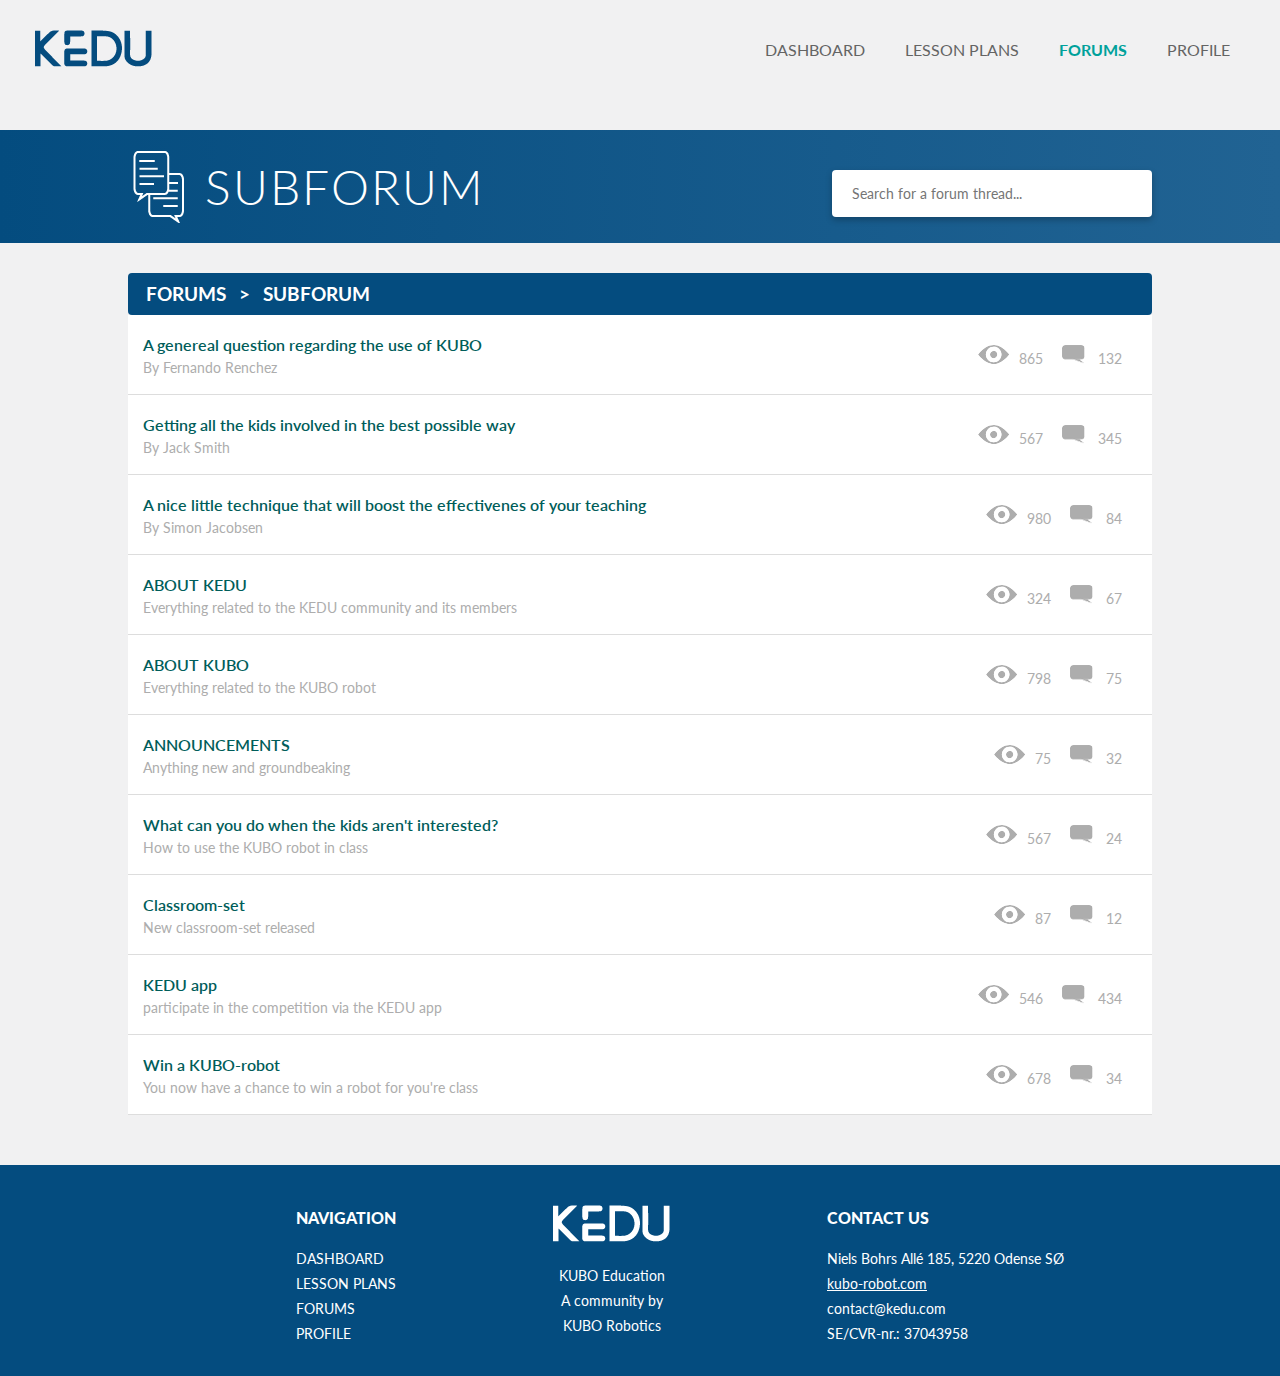
==== commit 88707cfe: "placeholder" ====
--- a/announcements.html
+++ b/announcements.html
@@ -53,9 +53,9 @@
         </div>
           <div class="forumright">
             <img src="media/eye.png" alt="Icon that represents how many views a thread has got">
-            <p>237</p>
+            <p>865</p>
             <img src="media/speechbubble.png" alt="Icon that shows how many comments a object has got">
-            <p>84</p>
+            <p>132</p>
           </div>
         </a>
         <div class="forumsubject">
@@ -65,9 +65,9 @@
           </div>
           <div class="forumright">
             <img src="media/eye.png" alt="Icon that represents how many views a thread has got">
-            <p>237</p>
+            <p>567</p>
             <img src="media/speechbubble.png" alt="Icon that shows how many comments a object has got">
-            <p>84</p>
+            <p>345</p>
           </div>
         </div>
         <div class="forumsubject">
@@ -77,7 +77,7 @@
           </div>
           <div class="forumright">
             <img src="media/eye.png" alt="Icon that represents how many views a thread has got">
-            <p>237</p>
+            <p>980</p>
             <img src="media/speechbubble.png" alt="Icon that shows how many comments a object has got">
             <p>84</p>
           </div>
@@ -89,9 +89,9 @@
         </div>
           <div class="forumright">
             <img src="media/eye.png" alt="Icon that represents how many views a thread has got">
-            <p>237</p>
+            <p>324</p>
             <img src="media/speechbubble.png" alt="Icon that shows how many comments a object has got">
-            <p>84</p>
+            <p>67</p>
           </div>
         </div>
         <div class="forumsubject">
@@ -101,9 +101,9 @@
           </div>
           <div class="forumright">
             <img src="media/eye.png" alt="Icon that represents how many views a thread has got">
-            <p>237</p>
+            <p>798</p>
             <img src="media/speechbubble.png" alt="Icon that shows how many comments a object has got">
-            <p>84</p>
+            <p>75</p>
           </div>
         </div>
         <div class="forumsubject">
@@ -113,57 +113,57 @@
           </div>
           <div class="forumright">
             <img src="media/eye.png" alt="Icon that represents how many views a thread has got">
-            <p>237</p>
+            <p>75</p>
             <img src="media/speechbubble.png" alt="Icon that shows how many comments a object has got">
-            <p>84</p>
+            <p>32</p>
           </div>
         </div>
         <div class="forumsubject">
           <div class="forumleft">
           <h4>What can you do when the kids aren't interested?</h4>
-          <p>Everything related to the KEDU community and its members</p>
+          <p>How to use the KUBO robot in class</p>
         </div>
           <div class="forumright">
             <img src="media/eye.png" alt="Icon that represents how many views a thread has got">
-            <p>237</p>
+            <p>567</p>
             <img src="media/speechbubble.png" alt="Icon that shows how many comments a object has got">
-            <p>84</p>
+            <p>24</p>
           </div>
         </div>
         <div class="forumsubject">
           <div class="forumleft">
-          <h4>ABOUT KUBO</h4>
-          <p>Everything related to the KUBO robot</p>
+          <h4>Classroom-set</h4>
+          <p>New classroom-set released</p>
           </div>
           <div class="forumright">
             <img src="media/eye.png" alt="Icon that represents how many views a thread has got">
-            <p>237</p>
+            <p>87</p>
             <img src="media/speechbubble.png" alt="Icon that shows how many comments a object has got">
-            <p>84</p>
+            <p>12</p>
           </div>
         </div>
         <div class="forumsubject">
           <div class="forumleft">
-          <h4>ABOUT KUBO</h4>
-          <p>Everything related to the KUBO robot</p>
+          <h4>KEDU app</h4>
+          <p>participate in the competition via the KEDU app</p>
           </div>
           <div class="forumright">
             <img src="media/eye.png" alt="Icon that represents how many views a thread has got">
-            <p>237</p>
+            <p>546</p>
             <img src="media/speechbubble.png" alt="Icon that shows how many comments a object has got">
-            <p>84</p>
+            <p>434</p>
           </div>
         </div>
         <div class="forumsubject">
           <div class="forumleft">
-          <h4>ABOUT KUBO</h4>
-          <p>Everything related to the KUBO robot</p>
+          <h4>Win a KUBO-robot</h4>
+          <p>You now have a chance to win a robot for you're class</p>
           </div>
           <div class="forumright">
             <img src="media/eye.png" alt="Icon that represents how many views a thread has got">
-            <p>237</p>
+            <p>678</p>
             <img src="media/speechbubble.png" alt="Icon that shows how many comments a object has got">
-            <p>84</p>
+            <p>34</p>
           </div>
         </div>
       </div>
--- a/style.css
+++ b/style.css
@@ -992,7 +992,7 @@
 }
 
 .grid-container {
-  width: 1100px;
+  width: 80%;
   height: 500px;
   margin: 0 auto;
   padding-bottom: 80px;
